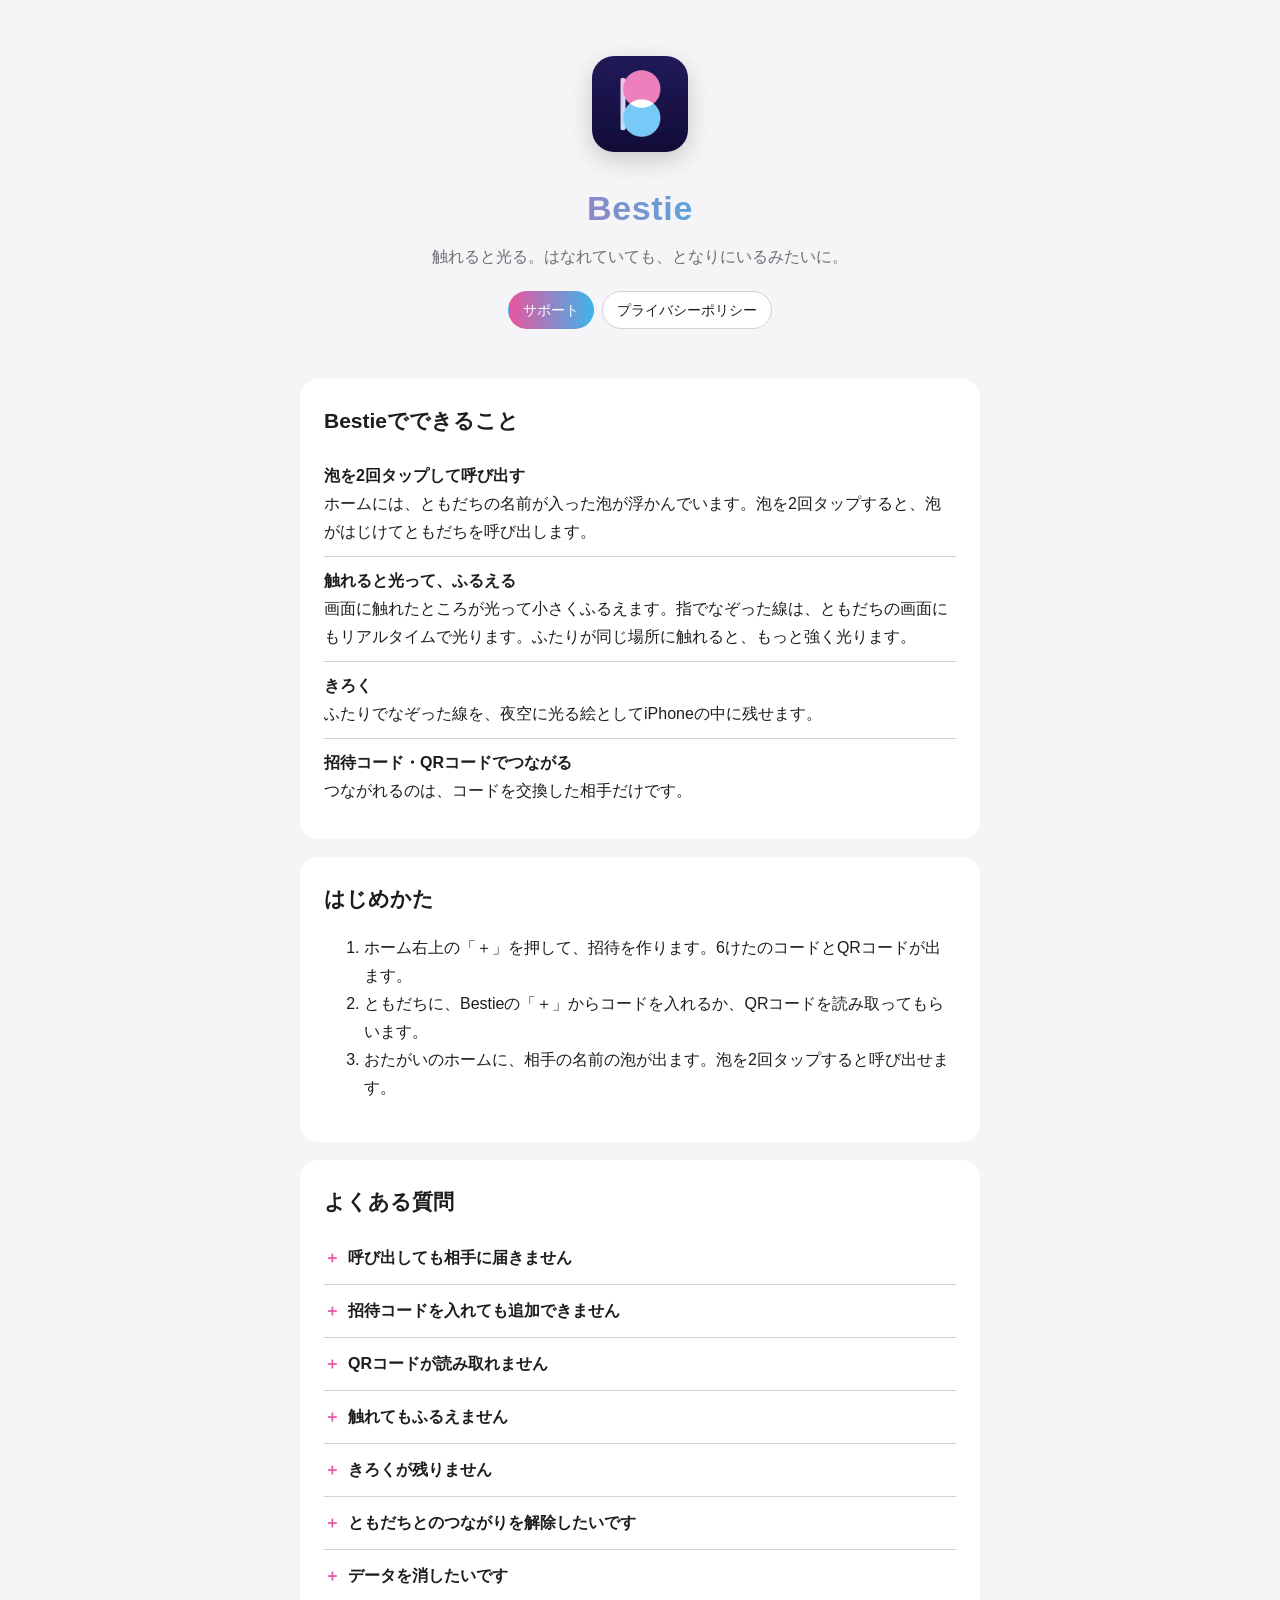
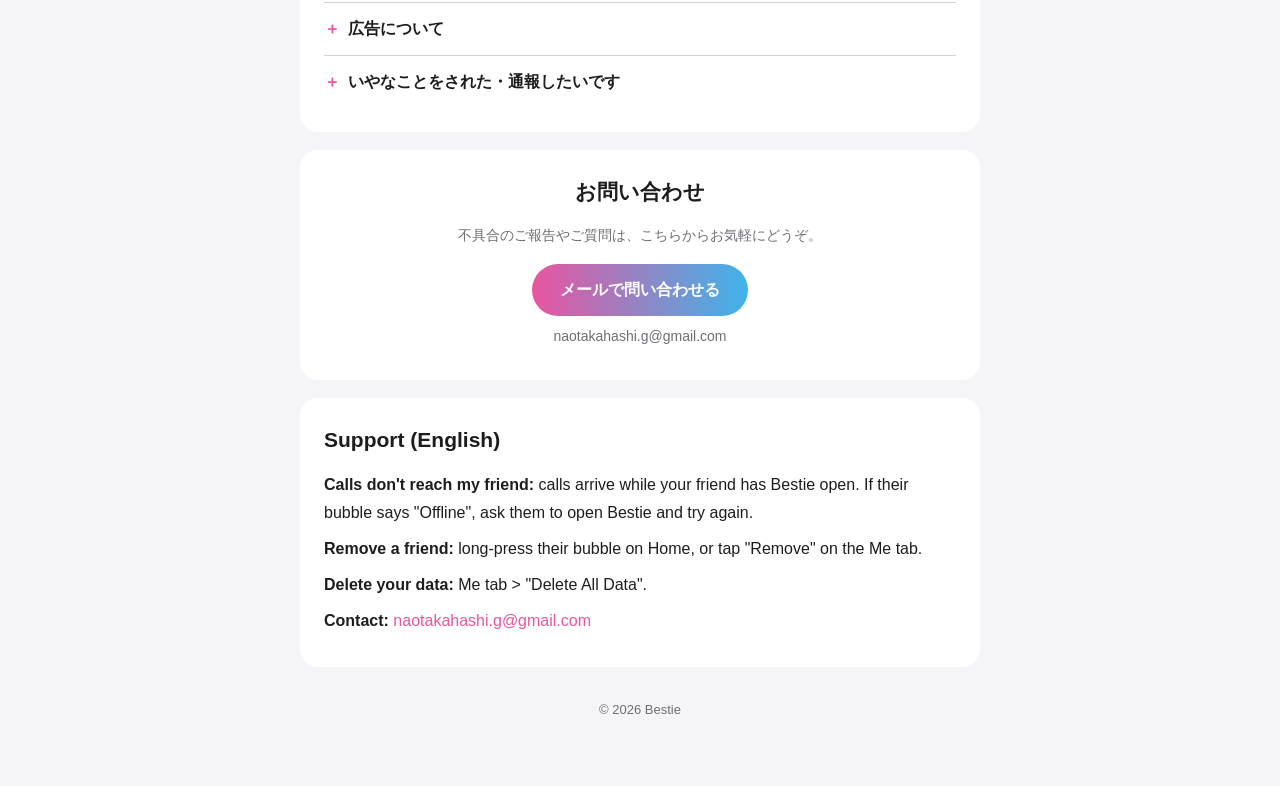
==== index.html @ d2ced27c "Bestie のサポートページとプライバシーポリシー Co-Authored-By: Claude Opus 5.5 <noreply@anthropic.com>" ====
<!doctype html>
<html lang="ja">
<head>
<meta charset="utf-8">
<meta name="viewport" content="width=device-width, initial-scale=1">
<title>Bestie サポート</title>
<meta name="description" content="Bestie（ベスティー）のサポートページ。使い方、よくある質問、お問い合わせ。">
<link rel="icon" href="icon.png">
<link rel="apple-touch-icon" href="icon.png">
<link rel="stylesheet" href="style.css">
</head>
<body>
<div class="wrap">
  <header class="hero">
    <img src="icon.png" alt="Bestieのアイコン">
    <h1>Bestie</h1>
    <p>触れると光る。はなれていても、となりにいるみたいに。</p>
    <nav class="tabs">
      <a class="on" href="./">サポート</a>
      <a href="privacy.html">プライバシーポリシー</a>
    </nav>
  </header>

  <section class="card">
    <h2>Bestieでできること</h2>
    <ul class="features">
      <li><b>泡を2回タップして呼び出す</b>ホームには、ともだちの名前が入った泡が浮かんでいます。泡を2回タップすると、泡がはじけてともだちを呼び出します。</li>
      <li><b>触れると光って、ふるえる</b>画面に触れたところが光って小さくふるえます。指でなぞった線は、ともだちの画面にもリアルタイムで光ります。ふたりが同じ場所に触れると、もっと強く光ります。</li>
      <li><b>きろく</b>ふたりでなぞった線を、夜空に光る絵としてiPhoneの中に残せます。</li>
      <li><b>招待コード・QRコードでつながる</b>つながれるのは、コードを交換した相手だけです。</li>
    </ul>
  </section>

  <section class="card">
    <h2>はじめかた</h2>
    <ol>
      <li>ホーム右上の「＋」を押して、招待を作ります。6けたのコードとQRコードが出ます。</li>
      <li>ともだちに、Bestieの「＋」からコードを入れるか、QRコードを読み取ってもらいます。</li>
      <li>おたがいのホームに、相手の名前の泡が出ます。泡を2回タップすると呼び出せます。</li>
    </ol>
  </section>

  <section class="card">
    <h2>よくある質問</h2>

    <details>
      <summary>呼び出しても相手に届きません</summary>
      <p>呼び出しは、相手がBestieを開いているときに届きます。泡の下が「オフライン」のときは、相手がBestieを閉じています。ともだちにBestieを開いてもらってから、もう一度呼び出してください。</p>
    </details>

    <details>
      <summary>招待コードを入れても追加できません</summary>
      <p>コードは6けたの数字です。すでにつながっている相手のコードを入れると「この人はもう追加されています。」と表示されます。うまくいかないときは、招待した人に新しい招待を作ってもらってください。</p>
    </details>

    <details>
      <summary>QRコードが読み取れません</summary>
      <p>iPhoneの「設定」→「Bestie」で、カメラがオンになっているか確認してください。iPhoneのカメラアプリでQRコードを読み取っても参加できます。</p>
    </details>

    <details>
      <summary>触れてもふるえません</summary>
      <p>iPhoneの「設定」→「サウンドと触覚」で、「システムの触覚」がオンになっているか確認してください。低電力モードのときは、ふるえが弱くなることがあります。</p>
    </details>

    <details>
      <summary>きろくが残りません</summary>
      <p>触れ合う画面の右上の「きろく」がオンのときだけ残ります。線をなぞらなかったときは残りません。きろくはiPhoneの中だけに保存されるので、アプリを削除すると消えます。</p>
    </details>

    <details>
      <summary>ともだちとのつながりを解除したいです</summary>
      <p>ホームの泡を長押しするか、「じぶん」タブのともだち一覧の「解除」から解除できます。解除すると、おたがいに呼び出せなくなります。</p>
    </details>

    <details>
      <summary>データを消したいです</summary>
      <p>「じぶん」タブの「データをすべて削除」から、ともだちとのつながり・名前・サーバー上のデータ・きろくを、いつでもすべて削除できます。</p>
    </details>

    <details>
      <summary>広告について</summary>
      <p>Bestieは無料で使えるよう、Google AdMobの広告を表示しています。ホーム右上の「広告」と書かれた泡と、「きろく」「じぶん」タブの枠が広告です。</p>
    </details>

    <details>
      <summary>いやなことをされた・通報したいです</summary>
      <p>相手とのつながりを解除すると、その人からは呼び出せなくなります。そのうえで、下のお問い合わせから内容をお知らせください。</p>
    </details>
  </section>

  <section class="card contact">
    <h2>お問い合わせ</h2>
    <p class="sub">不具合のご報告やご質問は、こちらからお気軽にどうぞ。</p>
    <a class="button" href="mailto:naotakahashi.g@gmail.com?subject=Bestie%E3%81%AB%E3%81%A4%E3%81%84%E3%81%A6">メールで問い合わせる</a>
    <p class="sub">naotakahashi.g@gmail.com</p>
  </section>

  <section class="card">
    <h2>Support (English)</h2>
    <p><b>Calls don't reach my friend:</b> calls arrive while your friend has Bestie open. If their bubble says "Offline", ask them to open Bestie and try again.</p>
    <p><b>Remove a friend:</b> long-press their bubble on Home, or tap "Remove" on the Me tab.</p>
    <p><b>Delete your data:</b> Me tab &gt; "Delete All Data".</p>
    <p><b>Contact:</b> <a href="mailto:naotakahashi.g@gmail.com?subject=Bestie">naotakahashi.g@gmail.com</a></p>
  </section>

  <footer>© 2026 Bestie</footer>
</div>
</body>
</html>
---- style.css ----
:root {
  --bg: #f5f5f7;
  --card: #ffffff;
  --text: #1d1d1f;
  --sub: #6e6e73;
  --line: #d2d2d7;
  --accent: #e8559f;
  --accent2: #3fb4ea;
}
@media (prefers-color-scheme: dark) {
  :root {
    --bg: #000000;
    --card: #1c1c1e;
    --text: #f5f5f7;
    --sub: #98989d;
    --line: #38383a;
    --accent: #ff7ab8;
    --accent2: #5cc8f5;
  }
}
* { box-sizing: border-box; }
html { -webkit-text-size-adjust: 100%; }
body {
  margin: 0;
  background: var(--bg);
  color: var(--text);
  font-family: -apple-system, BlinkMacSystemFont, "Hiragino Sans", "Hiragino Kaku Gothic ProN", "Noto Sans JP", sans-serif;
  line-height: 1.75;
}
a { color: var(--accent); text-decoration: none; }
a:hover { text-decoration: underline; }
.wrap { max-width: 720px; margin: 0 auto; padding: 0 20px 64px; }
header.hero { text-align: center; padding: 56px 0 32px; }
.hero img { width: 96px; height: 96px; border-radius: 22px; box-shadow: 0 8px 24px rgba(0,0,0,.18); }
.hero h1 { font-size: 34px; margin: 18px 0 4px; letter-spacing: .02em; }
.hero p { color: var(--sub); margin: 0; }
nav.tabs { display: flex; gap: 8px; justify-content: center; margin-top: 20px; flex-wrap: wrap; }
nav.tabs a {
  padding: 6px 14px; border-radius: 999px; background: var(--card);
  border: 1px solid var(--line); color: var(--text); font-size: 14px;
}
nav.tabs a.on { background: var(--accent); border-color: var(--accent); color: #fff; }
section.card { background: var(--card); border-radius: 18px; padding: 24px; margin-top: 18px; }
h2 { font-size: 21px; margin: 0 0 12px; }
h3 { font-size: 16px; margin: 20px 0 4px; }
p { margin: 8px 0; }
.sub { color: var(--sub); font-size: 14px; }
ul.features { list-style: none; padding: 0; margin: 0; }
ul.features li { padding: 10px 0; border-top: 1px solid var(--line); }
ul.features li:first-child { border-top: none; }
ul.features b { display: block; }
details { border-top: 1px solid var(--line); padding: 12px 0; }
details:first-of-type { border-top: none; }
summary { cursor: pointer; font-weight: 600; list-style: none; }
summary::-webkit-details-marker { display: none; }
summary::before { content: "＋"; color: var(--accent); margin-right: 8px; }
details[open] summary::before { content: "－"; }
details p { color: var(--sub); }
.contact { text-align: center; }
.contact a.button {
  display: inline-block; margin-top: 8px; padding: 12px 28px; border-radius: 999px;
  background: var(--accent); color: #fff; font-weight: 600;
}
footer { text-align: center; color: var(--sub); font-size: 13px; margin-top: 32px; }
table { width: 100%; border-collapse: collapse; font-size: 15px; }
th, td { text-align: left; vertical-align: top; padding: 10px 8px; border-top: 1px solid var(--line); }
th { width: 34%; font-weight: 600; }
/* Bestie：ロゴと同じピンク→水色 */
.hero h1 { background: linear-gradient(90deg, var(--accent) 0%, var(--accent) 12%, var(--accent2) 68%); -webkit-background-clip: text; background-clip: text; color: transparent; font-family: Futura, "Futura PT", "Hiragino Sans", sans-serif; font-weight: 700; }
nav.tabs a.on, .contact a.button { background: linear-gradient(90deg, var(--accent), var(--accent2)); border-color: transparent; }
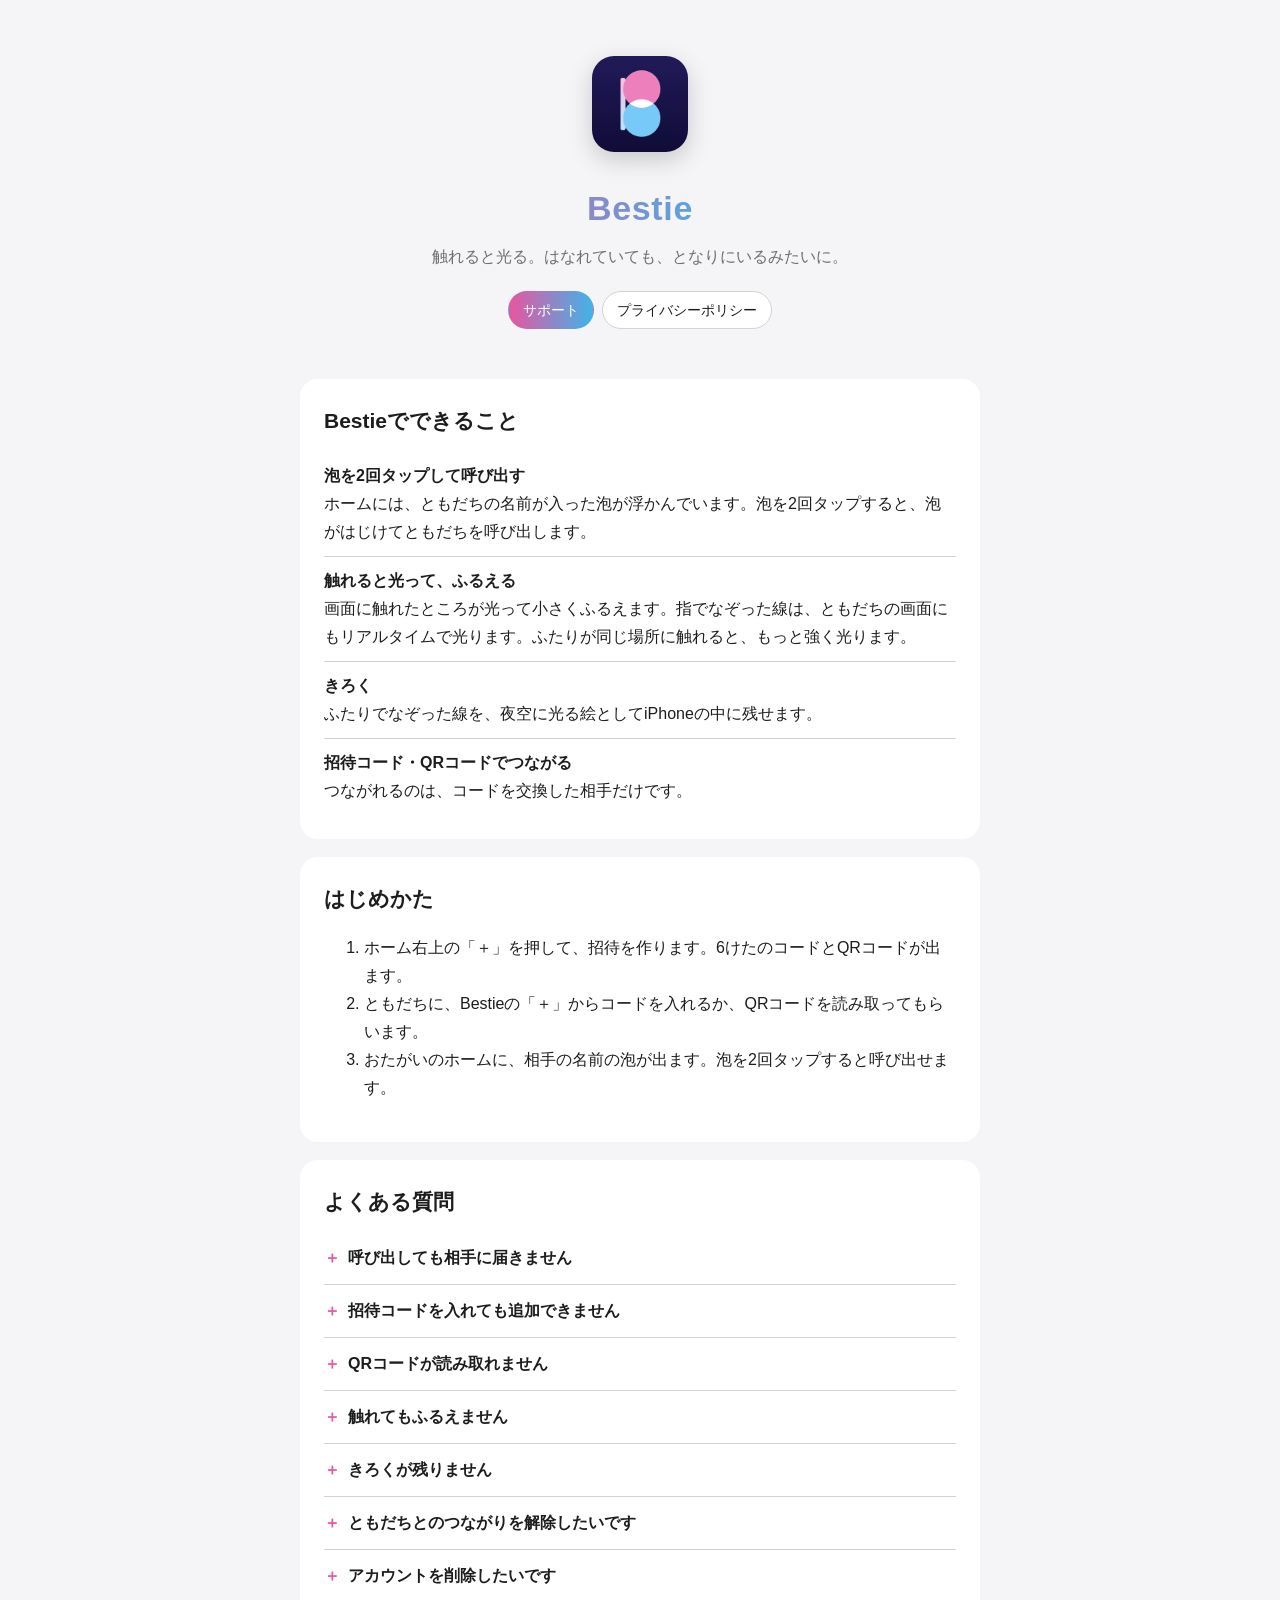
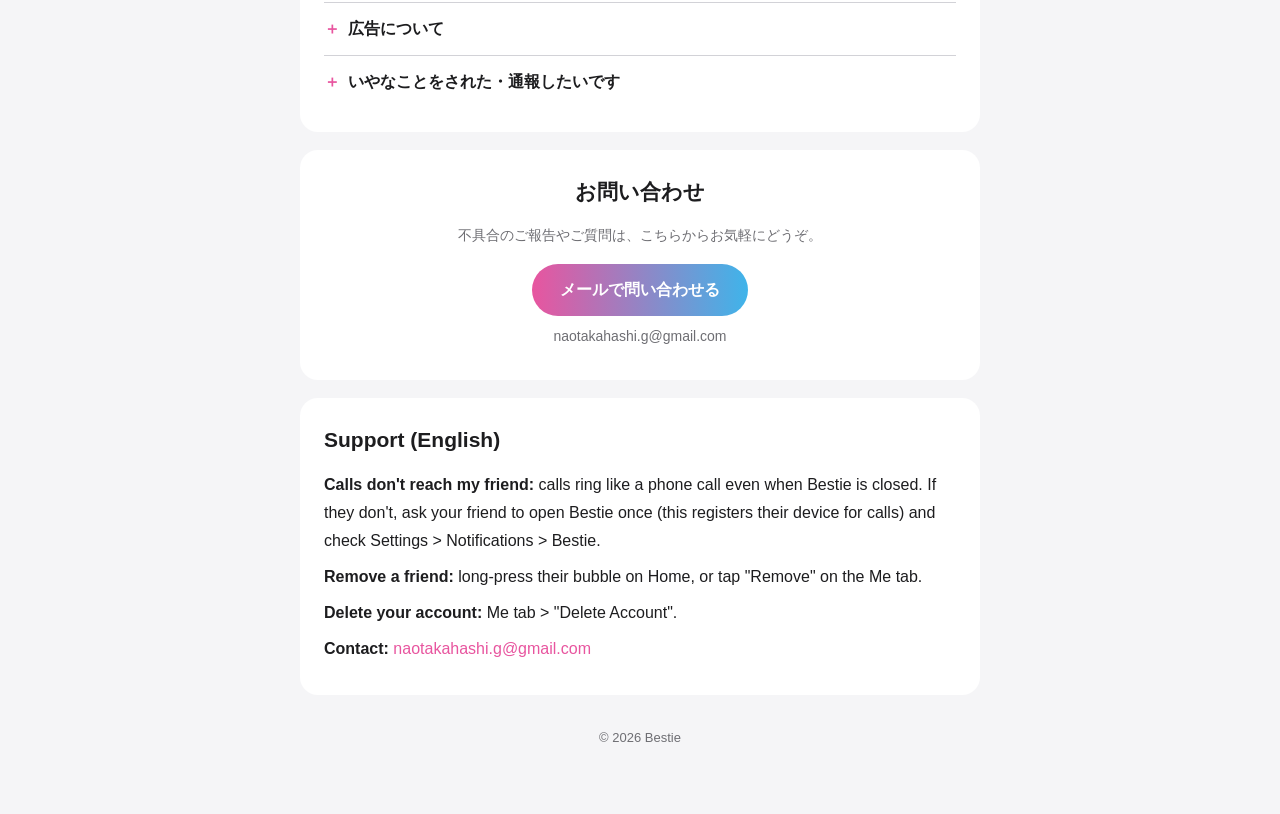
==== commit 36350a93: "着信・通知のしくみと「アカウントを削除」に合わせて更新 Co-Authored-By: Claude Opus 5.5 <noreply@anthropic.com>" ====
--- a/index.html
+++ b/index.html
@@ -45,7 +45,7 @@
 
     <details>
       <summary>呼び出しても相手に届きません</summary>
-      <p>呼び出しは、相手がBestieを開いているときに届きます。泡の下が「オフライン」のときは、相手がBestieを閉じています。ともだちにBestieを開いてもらってから、もう一度呼び出してください。</p>
+      <p>相手がBestieを閉じていても、電話のように着信が届きます。届かないときは、相手のiPhoneで一度Bestieを開いてもらってください（開いたときに着信の宛先が登録されます）。iPhoneの「設定」→「通知」→「Bestie」で通知がオンになっているかも確認してください。</p>
     </details>
 
     <details>
@@ -74,8 +74,8 @@
     </details>
 
     <details>
-      <summary>データを消したいです</summary>
-      <p>「じぶん」タブの「データをすべて削除」から、ともだちとのつながり・名前・サーバー上のデータ・きろくを、いつでもすべて削除できます。</p>
+      <summary>アカウントを削除したいです</summary>
+      <p>「じぶん」タブの「アカウントを削除」から、アカウントと、ともだちとのつながり・名前・サーバー上のデータ・きろくを、いつでもすべて削除できます。元に戻すことはできません。</p>
     </details>
 
     <details>
@@ -98,9 +98,9 @@
 
   <section class="card">
     <h2>Support (English)</h2>
-    <p><b>Calls don't reach my friend:</b> calls arrive while your friend has Bestie open. If their bubble says "Offline", ask them to open Bestie and try again.</p>
+    <p><b>Calls don't reach my friend:</b> calls ring like a phone call even when Bestie is closed. If they don't, ask your friend to open Bestie once (this registers their device for calls) and check Settings &gt; Notifications &gt; Bestie.</p>
     <p><b>Remove a friend:</b> long-press their bubble on Home, or tap "Remove" on the Me tab.</p>
-    <p><b>Delete your data:</b> Me tab &gt; "Delete All Data".</p>
+    <p><b>Delete your account:</b> Me tab &gt; "Delete Account".</p>
     <p><b>Contact:</b> <a href="mailto:naotakahashi.g@gmail.com?subject=Bestie">naotakahashi.g@gmail.com</a></p>
   </section>
 
